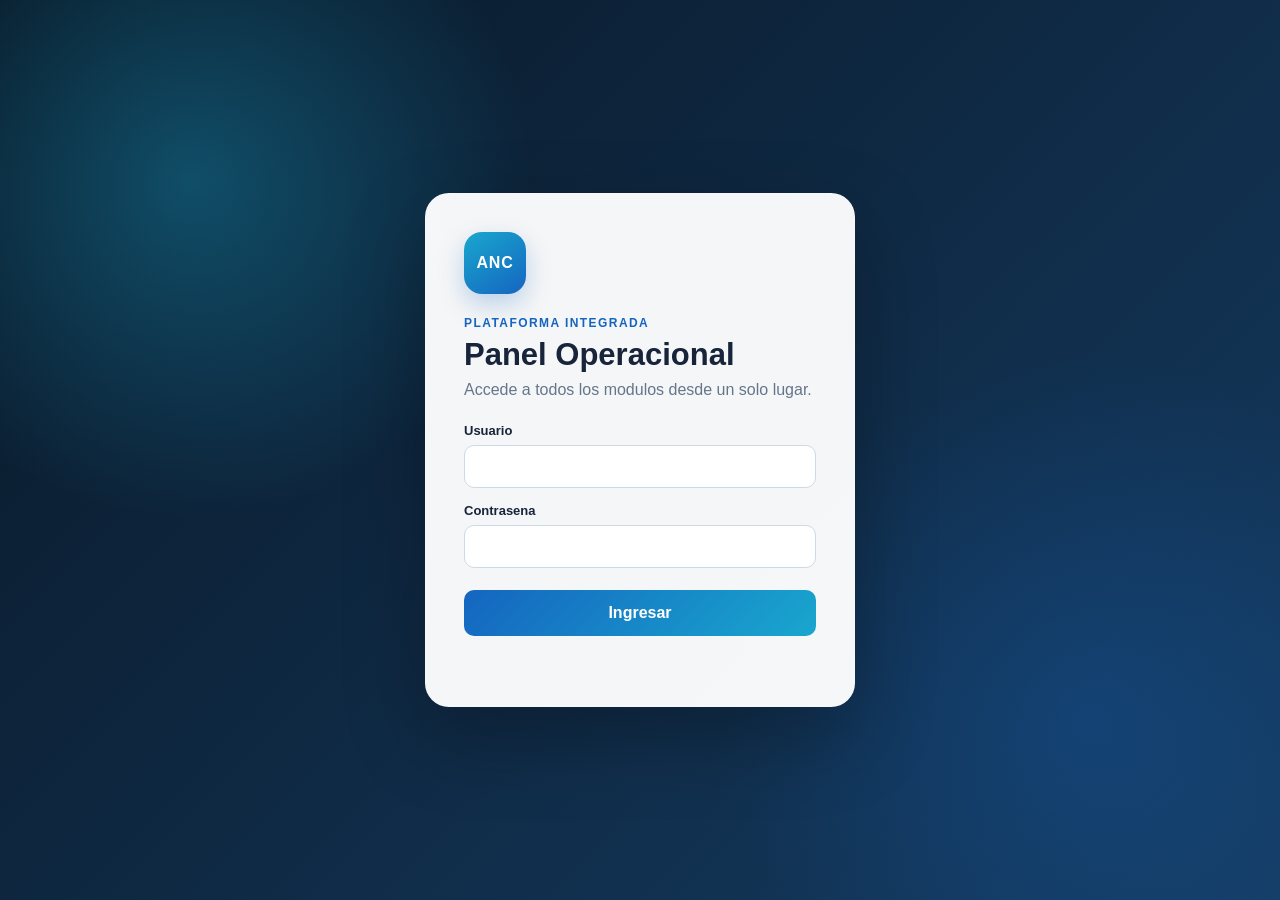
==== index.html @ 57b026ff "Add files via upload" ====
<!DOCTYPE html>
<html lang="es">
<head>
  <meta charset="UTF-8">
  <meta name="viewport" content="width=device-width, initial-scale=1.0">
  <title>ANC Logistica | Panel Operacional</title>
  <link rel="stylesheet" href="css/app.css">
</head>
<body>
  <section id="loginView" class="login-view">
    <form class="login-card" onsubmit="login(event)">
      <div class="brand-mark">ANC</div>
      <span class="eyebrow">Plataforma integrada</span>
      <h1>Panel Operacional</h1>
      <p>Accede a todos los modulos desde un solo lugar.</p>
      <label>Usuario<input id="usuario" autocomplete="username" required></label>
      <label>Contrasena<input id="password" type="password" autocomplete="current-password" required></label>
      <button type="submit">Ingresar</button>
      <div id="loginError" class="login-error"></div>
    </form>
  </section>

  <section id="appView" class="app-view" hidden>
    <header class="app-header">
      <div class="header-main">
        <div class="side-brand">
        <div class="brand-mark small">ANC</div>
        <div class="side-brand-text"><strong>Panel Operacional</strong><span>Plataforma integrada</span></div>
        </div>
        <div class="header-user">
          <span id="usuarioActivo"></span>
          <button onclick="logout()">Cerrar sesion</button>
        </div>
      </div>
      <nav id="moduleNav" class="module-nav"></nav>
    </header>

    <main class="workspace">
      <header class="topbar">
        <div>
          <strong id="pageTitle">Panel principal</strong>
          <span id="pageSubtitle">Selecciona un modulo para comenzar</span>
        </div>
        <button id="homeButton" class="home-button" onclick="mostrarInicio()" hidden>Panel principal</button>
      </header>

      <section id="homeView" class="home-view">
        <div class="hero">
          <span class="eyebrow">Centro de operaciones</span>
          <h1>Todos tus modulos, una sola sesion.</h1>
          <p>Selecciona una herramienta para abrirla sin salir del panel operacional.</p>
        </div>
        <div id="moduleGrid" class="module-grid"></div>
      </section>

      <section id="moduleView" class="module-view" hidden>
        <div id="moduleFrames" class="module-frames"></div>
      </section>
    </main>
  </section>

  <script src="js/app.js"></script>
</body>
</html>
---- css/app.css ----
:root {
  --navy: #10243e;
  --navy-soft: #183656;
  --blue: #1565c0;
  --cyan: #19a7ce;
  --bg: #edf3f8;
  --text: #17243a;
  --muted: #65758b;
  --white: #fff;
  --line: #dce5ed;
  --shadow: 0 18px 50px rgba(16, 36, 62, .14);
}

* { box-sizing: border-box; }
body { margin: 0; font-family: Inter, "Segoe UI", Arial, sans-serif; color: var(--text); background: var(--bg); }
button, input { font: inherit; }
button { cursor: pointer; }
[hidden] { display: none !important; }

.login-view {
  min-height: 100vh;
  display: grid;
  place-items: center;
  padding: 24px;
  background:
    radial-gradient(circle at 15% 20%, rgba(25, 167, 206, .35), transparent 26%),
    radial-gradient(circle at 85% 80%, rgba(21, 101, 192, .28), transparent 28%),
    linear-gradient(135deg, #091827, #153b61);
}
.login-card {
  width: min(430px, 100%);
  padding: 38px;
  border: 1px solid rgba(255,255,255,.18);
  border-radius: 24px;
  background: rgba(255,255,255,.96);
  box-shadow: 0 30px 80px rgba(0,0,0,.28);
}
.brand-mark {
  width: 62px;
  height: 62px;
  display: grid;
  place-items: center;
  border-radius: 18px;
  color: white;
  font-weight: 900;
  letter-spacing: .05em;
  background: linear-gradient(145deg, var(--cyan), var(--blue));
  box-shadow: 0 10px 25px rgba(21,101,192,.25);
}
.brand-mark.small { width: 42px; height: 42px; border-radius: 12px; font-size: 13px; flex: 0 0 auto; }
.eyebrow { display: block; margin-top: 22px; color: var(--blue); font-size: 12px; font-weight: 800; letter-spacing: .12em; text-transform: uppercase; }
.login-card h1 { margin: 7px 0 8px; font-size: 31px; }
.login-card p { margin: 0 0 24px; color: var(--muted); }
.login-card label { display: grid; gap: 7px; margin-top: 15px; font-size: 13px; font-weight: 700; }
.login-card input { width: 100%; padding: 13px 14px; border: 1px solid #cdd9e5; border-radius: 10px; outline: none; }
.login-card input:focus { border-color: var(--blue); box-shadow: 0 0 0 3px rgba(21,101,192,.12); }
.login-card button { width: 100%; margin-top: 22px; padding: 14px; border: 0; border-radius: 10px; color: white; font-weight: 800; background: linear-gradient(135deg, var(--blue), var(--cyan)); }
.login-error { min-height: 20px; margin-top: 12px; color: #b42318; font-size: 13px; }

.app-view { min-height: 100vh; }
.app-header { position: sticky; top: 0; z-index: 20; color: white; background: var(--navy); box-shadow: 0 3px 16px rgba(16,36,62,.18); }
.header-main { height: 58px; display: flex; align-items: center; justify-content: space-between; gap: 20px; padding: 8px 22px; }
.side-brand { display: flex; align-items: center; gap: 10px; }
.side-brand-text { min-width: 155px; white-space: nowrap; }
.side-brand strong, .side-brand span { display: block; }
.side-brand span { margin-top: 3px; color: #9eb2c7; font-size: 12px; }
.header-user { display: flex; align-items: center; gap: 12px; color: #dce8f3; font-size: 13px; }
.header-user button { padding: 7px 11px; border: 1px solid rgba(255,255,255,.2); border-radius: 8px; color: white; background: transparent; }
.module-nav { display: flex; gap: 6px; padding: 6px 18px 9px; overflow-x: auto; border-top: 1px solid rgba(255,255,255,.09); scrollbar-width: thin; }
.module-nav button { display: flex; align-items: center; gap: 7px; flex: 0 0 auto; min-height: 36px; padding: 5px 10px; border: 0; border-radius: 8px; color: #c4d2e0; white-space: nowrap; background: transparent; }
.module-nav button:hover, .module-nav button.active { color: white; background: var(--navy-soft); }
.nav-icon { width: 25px; height: 25px; flex: 0 0 auto; display: grid; place-items: center; border-radius: 7px; color: white; font-size: 10px; font-weight: 900; background: rgba(25,167,206,.55); }

.workspace { min-width: 0; }
.topbar { height: 62px; display: flex; align-items: center; justify-content: space-between; padding: 0 22px; border-bottom: 1px solid var(--line); background: white; }
.topbar strong, .topbar span { display: block; }
.topbar span { margin-top: 3px; color: var(--muted); font-size: 12px; }
.home-button { padding: 9px 13px; border: 1px solid var(--line); border-radius: 9px; color: var(--navy); font-weight: 700; background: white; }
.home-view { padding: 26px; }
.hero { padding: 32px; border-radius: 22px; color: white; background: linear-gradient(120deg, var(--navy), #176d9a); box-shadow: var(--shadow); }
.hero .eyebrow { margin: 0; color: #83dcf2; }
.hero h1 { margin: 10px 0 8px; font-size: clamp(28px, 4vw, 44px); }
.hero p { margin: 0; color: #c9deeb; }
.module-grid { display: grid; grid-template-columns: repeat(5, minmax(180px, 1fr)); gap: 15px; margin-top: 20px; }
.module-card { min-height: 175px; display: flex; flex-direction: column; align-items: flex-start; padding: 19px; border: 1px solid var(--line); border-radius: 17px; text-align: left; background: white; box-shadow: 0 8px 25px rgba(16,36,62,.07); transition: transform .2s, box-shadow .2s; }
.module-card:hover { transform: translateY(-4px); box-shadow: var(--shadow); }
.card-icon { width: 44px; height: 44px; display: grid; place-items: center; border-radius: 12px; color: white; font-weight: 900; background: linear-gradient(145deg, var(--blue), var(--cyan)); }
.module-card strong { margin-top: 18px; font-size: 17px; }
.module-card span { margin-top: 7px; color: var(--muted); line-height: 1.45; }
.module-card em { margin-top: auto; padding-top: 15px; color: var(--blue); font-size: 12px; font-style: normal; font-weight: 800; }
.module-view { height: calc(100vh - 165px); background: white; }
.module-frames, .module-frame { width: 100%; height: 100%; }
.module-frame { display: block; border: 0; background: white; }
.module-frame[hidden] { display: none; }

@media (max-width: 1200px) {
  .module-grid { grid-template-columns: repeat(auto-fit, minmax(240px, 1fr)); }
}

@media (max-width: 700px) {
  .header-main { padding-inline: 12px; }
  .side-brand-text span, .header-user > span { display: none; }
  .module-nav { padding-inline: 8px; }
  .nav-label { display: none; }
  .topbar { height: 58px; padding: 0 13px; }
  .home-view { padding: 18px; }
  .hero { padding: 23px; }
  .module-view { height: calc(100vh - 151px); }
}
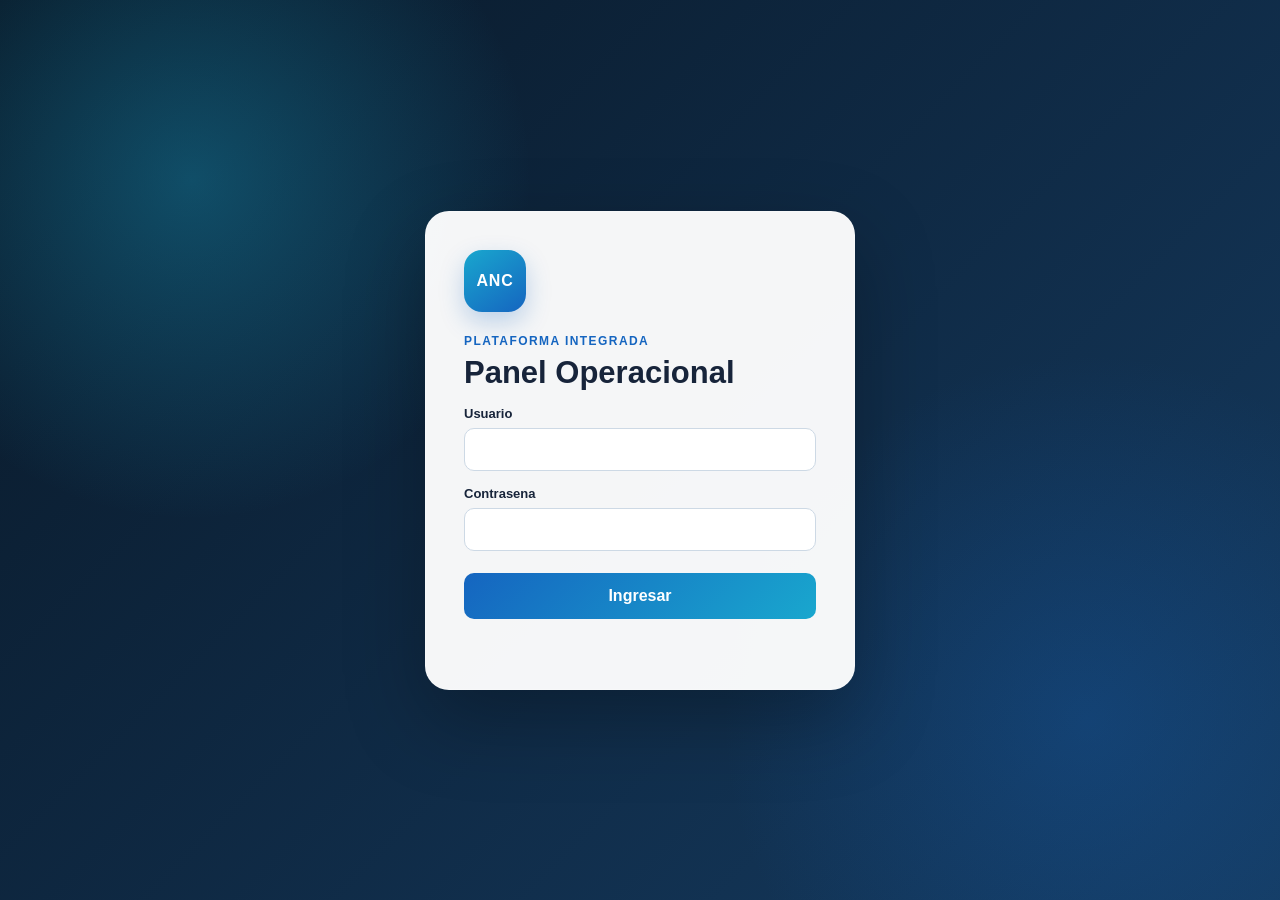
==== commit d468816d: "Add files via upload" ====
--- a/index.html
+++ b/index.html
@@ -12,7 +12,6 @@
       <div class="brand-mark">ANC</div>
       <span class="eyebrow">Plataforma integrada</span>
       <h1>Panel Operacional</h1>
-      <p>Accede a todos los modulos desde un solo lugar.</p>
       <label>Usuario<input id="usuario" autocomplete="username" required></label>
       <label>Contrasena<input id="password" type="password" autocomplete="current-password" required></label>
       <button type="submit">Ingresar</button>
@@ -28,6 +27,7 @@
         <div class="side-brand-text"><strong>Panel Operacional</strong><span>Plataforma integrada</span></div>
         </div>
         <div class="header-user">
+          <button id="globalRefreshButton" class="global-refresh" onclick="actualizarTodo()">Actualizar datos</button>
           <span id="usuarioActivo"></span>
           <button onclick="logout()">Cerrar sesion</button>
         </div>
@@ -48,7 +48,6 @@
         <div class="hero">
           <span class="eyebrow">Centro de operaciones</span>
           <h1>Todos tus modulos, una sola sesion.</h1>
-          <p>Selecciona una herramienta para abrirla sin salir del panel operacional.</p>
         </div>
         <div id="moduleGrid" class="module-grid"></div>
       </section>
--- a/css/app.css
+++ b/css/app.css
@@ -66,6 +66,8 @@
 .side-brand span { margin-top: 3px; color: #9eb2c7; font-size: 12px; }
 .header-user { display: flex; align-items: center; gap: 12px; color: #dce8f3; font-size: 13px; }
 .header-user button { padding: 7px 11px; border: 1px solid rgba(255,255,255,.2); border-radius: 8px; color: white; background: transparent; }
+.header-user .global-refresh { border-color: #60a5fa; background: #2563eb; font-weight: 800; }
+.header-user .global-refresh:disabled { cursor: wait; opacity: .7; }
 .module-nav { display: flex; gap: 6px; padding: 6px 18px 9px; overflow-x: auto; border-top: 1px solid rgba(255,255,255,.09); scrollbar-width: thin; }
 .module-nav button { display: flex; align-items: center; gap: 7px; flex: 0 0 auto; min-height: 36px; padding: 5px 10px; border: 0; border-radius: 8px; color: #c4d2e0; white-space: nowrap; background: transparent; }
 .module-nav button:hover, .module-nav button.active { color: white; background: var(--navy-soft); }
